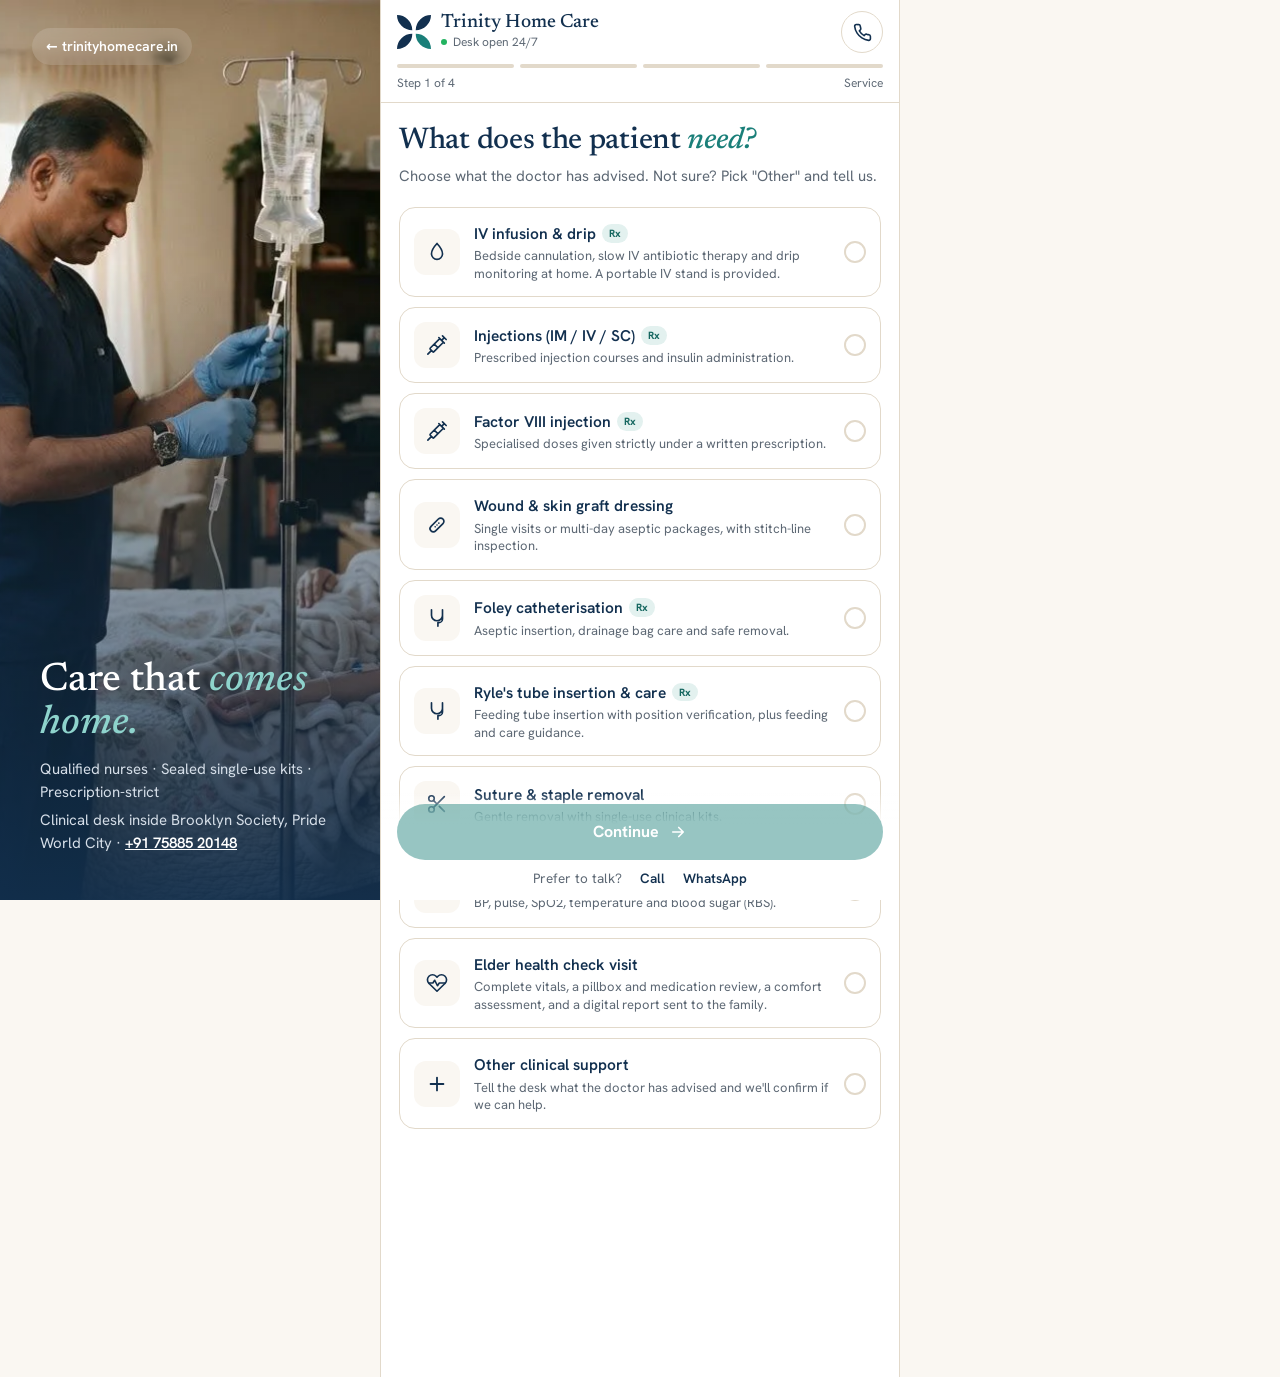
==== book/index.html @ 34816734 "Add files via upload" ====
<!doctype html>
<html lang="en">
<head>
<meta charset="utf-8">
<meta name="viewport" content="width=device-width,initial-scale=1,viewport-fit=cover">
<title>Book a nurse · Trinity Home Care</title>
<meta name="description" content="Book a Trinity Home Care nurse visit in under a minute: IV drips, injections, dressings, catheter care and elder health checks in Pride World City & Porwal Road.">
<meta name="theme-color" content="#12304F">
<meta name="apple-mobile-web-app-capable" content="yes">
<meta name="apple-mobile-web-app-status-bar-style" content="default">
<meta name="apple-mobile-web-app-title" content="Trinity Book">
<link rel="manifest" href="manifest.webmanifest">
<link rel="icon" href="../favicon.png">
<link rel="icon" href="../favicon.svg" type="image/svg+xml">
<link rel="apple-touch-icon" href="../img/apple-touch-icon.png">
<link rel="preload" href="../assets/fonts/newsreader-latin-400-normal.woff2" as="font" type="font/woff2" crossorigin>
<link rel="stylesheet" href="../assets/fonts.css">
<link rel="stylesheet" href="app.css">
</head>
<body>
<svg width="0" height="0" style="position:absolute" aria-hidden="true">
  <symbol id="i-phone" viewBox="0 0 24 24" fill="none" stroke="currentColor" stroke-width="2" stroke-linecap="round" stroke-linejoin="round"><path d="M22 16.9v3a2 2 0 0 1-2.2 2 19.8 19.8 0 0 1-8.6-3.1 19.5 19.5 0 0 1-6-6A19.8 19.8 0 0 1 2.1 4.2 2 2 0 0 1 4.1 2h3a2 2 0 0 1 2 1.7c.1 1 .4 1.9.7 2.8a2 2 0 0 1-.5 2.1L8 9.9a16 16 0 0 0 6 6l1.3-1.3a2 2 0 0 1 2.1-.4c.9.3 1.8.6 2.8.7a2 2 0 0 1 1.7 2z"/></symbol>
  <symbol id="i-wa" viewBox="0 0 24 24" fill="currentColor"><path d="M17.5 14.4c-.3-.1-1.8-.9-2-1-.3-.1-.5-.1-.7.1-.2.3-.8 1-.9 1.2-.2.2-.3.2-.6.1-.3-.1-1.3-.5-2.4-1.5-.9-.8-1.5-1.8-1.7-2.1-.2-.3 0-.5.1-.6l.4-.5c.2-.2.2-.3.3-.5.1-.2 0-.4 0-.5l-.9-2.2c-.2-.6-.5-.5-.7-.5h-.6c-.2 0-.5.1-.8.4-.3.3-1 1-1 2.5s1.1 2.9 1.2 3.1c.1.2 2.1 3.2 5.1 4.5.7.3 1.3.5 1.7.6.7.2 1.4.2 1.9.1.6-.1 1.8-.7 2-1.4.2-.7.2-1.3.2-1.4-.1-.2-.3-.3-.6-.4zM12 21.8c-1.8 0-3.5-.5-5-1.4l-.4-.2-3.7 1 1-3.6-.2-.4A9.8 9.8 0 0 1 12 2.2c5.4 0 9.8 4.4 9.8 9.8s-4.4 9.8-9.8 9.8zM12 0C5.4 0 0 5.4 0 12c0 2.1.6 4.2 1.6 6L0 24l6.2-1.6c1.8 1 3.8 1.5 5.8 1.5 6.6 0 12-5.4 12-12S18.6 0 12 0z"/></symbol>
  <symbol id="i-back" viewBox="0 0 24 24" fill="none" stroke="currentColor" stroke-width="2.2" stroke-linecap="round" stroke-linejoin="round"><path d="M15 18l-6-6 6-6"/></symbol>
  <symbol id="i-arrow" viewBox="0 0 24 24" fill="none" stroke="currentColor" stroke-width="2.2" stroke-linecap="round" stroke-linejoin="round"><path d="M5 12h14M13 6l6 6-6 6"/></symbol>
  <symbol id="i-check" viewBox="0 0 24 24" fill="none" stroke="currentColor" stroke-width="2.6" stroke-linecap="round" stroke-linejoin="round"><path d="M5 12.5l4.5 4.5L19 7.5"/></symbol>
  <symbol id="i-info" viewBox="0 0 24 24" fill="none" stroke="currentColor" stroke-width="2" stroke-linecap="round"><circle cx="12" cy="12" r="9"/><path d="M12 11v5M12 8h.01"/></symbol>
  <symbol id="i-drop" viewBox="0 0 24 24" fill="none" stroke="currentColor" stroke-width="1.8" stroke-linecap="round" stroke-linejoin="round"><path d="M12 2.7s6 6.4 6 11.3a6 6 0 0 1-12 0c0-4.9 6-11.3 6-11.3z"/></symbol>
  <symbol id="i-syringe" viewBox="0 0 24 24" fill="none" stroke="currentColor" stroke-width="1.8" stroke-linecap="round" stroke-linejoin="round"><path d="m18 2 4 4M17 7l3-3M19 9 8.7 19.3a1 1 0 0 1-1.4 0l-2.6-2.6a1 1 0 0 1 0-1.4L15 5M9 11l4 4M5 19l-3 3M14 4l6 6"/></symbol>
  <symbol id="i-band" viewBox="0 0 24 24" fill="none" stroke="currentColor" stroke-width="1.8" stroke-linecap="round" stroke-linejoin="round"><path d="M18.5 5.5a3.5 3.5 0 0 0-5 0l-8 8a3.5 3.5 0 0 0 5 5l8-8a3.5 3.5 0 0 0 0-5z"/><path d="M12 12h.01M14 10h.01M10 14h.01"/></symbol>
  <symbol id="i-heart" viewBox="0 0 24 24" fill="none" stroke="currentColor" stroke-width="1.8" stroke-linecap="round" stroke-linejoin="round"><path d="M20.8 4.6a5.5 5.5 0 0 0-7.8 0L12 5.7l-1-1.1a5.5 5.5 0 0 0-7.8 7.8l1 1L12 21l7.8-7.6 1-1a5.5 5.5 0 0 0 0-7.8z"/><path d="M3.5 12h4l2-3 3 6 2-3h6"/></symbol>
  <symbol id="i-tube" viewBox="0 0 24 24" fill="none" stroke="currentColor" stroke-width="1.8" stroke-linecap="round" stroke-linejoin="round"><path d="M6 3v6a6 6 0 0 0 12 0V3M18 9v4a4 4 0 0 1-4 4h-1v4"/></symbol>
  <symbol id="i-cut" viewBox="0 0 24 24" fill="none" stroke="currentColor" stroke-width="1.8" stroke-linecap="round" stroke-linejoin="round"><circle cx="6" cy="6" r="3"/><circle cx="6" cy="18" r="3"/><path d="M20 4 8.1 15.9M14.5 14.5 20 20M8.1 8.1 12 12"/></symbol>
  <symbol id="i-gauge" viewBox="0 0 24 24" fill="none" stroke="currentColor" stroke-width="1.8" stroke-linecap="round" stroke-linejoin="round"><path d="M12 14 15 9"/><circle cx="12" cy="14" r="1.5"/><path d="M3.3 17a9.5 9.5 0 1 1 17.4 0"/></symbol>
  <symbol id="i-plus" viewBox="0 0 24 24" fill="none" stroke="currentColor" stroke-width="2" stroke-linecap="round"><path d="M12 5v14M5 12h14"/></symbol>
</svg>

<div class="shell">
  <aside class="side">
    <a class="back" href="../">← trinityhomecare.in</a>
    <h2>Care that <em>comes home.</em></h2>
    <p>Qualified nurses · Sealed single-use kits · Prescription-strict</p>
    <p>Clinical desk inside Brooklyn Society, Pride World City · <a href="tel:+917588520148">+91 75885 20148</a></p>
  </aside>

  <div class="app">
    <div class="top">
      <div class="bar">
        <button class="icon-btn" id="backBtn" aria-label="Back" hidden><svg><use href="#i-back"/></svg></button>
        <div class="ttl"><img src="../img/symbol.svg" alt="" width="34" height="34"><div><b>Trinity Home Care</b><small>Desk open 24/7</small></div></div>
        <a class="icon-btn" href="tel:+917588520148" aria-label="Call the desk"><svg><use href="#i-phone"/></svg></a>
      </div>
      <div id="progWrap"><div class="prog" aria-hidden="true"><i></i><i></i><i></i><i></i></div>
      <div class="prog-l"><span id="progTxt">Step 1 of 4</span><span id="progName">Service</span></div></div>
    </div>

    <main>
      <form id="f" novalidate autocomplete="on">
        <input class="hp" type="text" name="website" tabindex="-1" autocomplete="off" aria-hidden="true">

        <!-- 1. Service -->
        <section class="step active" data-step="1" data-name="Service">
          <div class="welcome" id="welcome" hidden></div>
          <h1>What does the patient <em>need?</em></h1>
          <p class="sub">Choose what the doctor has advised. Not sure? Pick "Other" and tell us.</p>
          <div class="svcs" id="svcs" role="radiogroup" aria-label="Service"></div>
        </section>

        <!-- 2. When -->
        <section class="step" data-step="2" data-name="Date & time">
          <h1>When should the <em>nurse come?</em></h1>
          <p class="sub">The desk will confirm the exact time with you.</p>
          <span class="lbl">Date</span>
          <div class="dates" id="dates" role="radiogroup" aria-label="Date"></div>
          <span class="lbl">Time of day</span>
          <div class="slots" id="slots" role="radiogroup" aria-label="Time slot"></div>
          <span class="lbl">How often</span>
          <div class="seg" id="repeat" role="radiogroup" aria-label="Frequency">
            <button type="button" data-v="once" aria-checked="true">One visit</button>
            <button type="button" data-v="daily" aria-checked="false">Daily</button>
            <button type="button" data-v="weekly" aria-checked="false">Weekly</button>
          </div>
          <div class="days" id="daysBox" hidden><span id="daysLbl">Number of days</span>
            <div class="stepper"><button type="button" id="dMinus" aria-label="Fewer">−</button><output id="dOut">5</output><button type="button" id="dPlus" aria-label="More">+</button></div></div>
          <span class="lbl">Nurse preference</span>
          <div class="seg" id="pref" role="radiogroup" aria-label="Nurse preference">
            <button type="button" data-v="Any" aria-checked="true">No preference</button>
            <button type="button" data-v="Male" aria-checked="false">Male nurse</button>
            <button type="button" data-v="Female" aria-checked="false">Female nurse</button>
          </div>
        </section>

        <!-- 3. Details -->
        <section class="step" data-step="3" data-name="Patient & address">
          <h1>Where should we <em>come?</em></h1>
          <p class="sub">Your details stay with the Trinity desk and are only used for this visit.</p>
          <div class="f">
            <div class="in"><label for="area">Society / area</label><select id="area" name="area" required></select><span class="msg">Choose your society or area</span></div>
            <div class="in"><label for="flat">Building &amp; flat no.</label><input id="flat" name="flat" placeholder="e.g. E-1204" required autocomplete="address-line1"><span class="msg">Add the building and flat number</span></div>
            <div class="row2">
              <div class="in"><label for="patient">Patient's name</label><input id="patient" name="patient" placeholder="e.g. Sunita Sharma" required autocomplete="off"><span class="msg">Add the patient's name</span></div>
              <div class="in"><label for="age">Age</label><input id="age" name="age" inputmode="numeric" maxlength="3" placeholder="e.g. 68"></div>
            </div>
            <div class="in"><label for="name">Your name</label><input id="name" name="name" placeholder="e.g. Rahul Sharma" required autocomplete="name"><span class="msg">Add your name</span></div>
            <div class="in"><label for="phone">Your WhatsApp / mobile number</label><div class="pref"><span class="pfx">+91</span><input id="phone" name="phone" type="tel" inputmode="numeric" maxlength="10" placeholder="10-digit number" required autocomplete="tel-national"></div><span class="msg">Enter a valid 10-digit mobile number</span></div>
          </div>
          <div id="rxBox">
            <span class="lbl">Prescription</span>
            <div class="opt" id="rx" role="radiogroup" aria-label="Prescription">
              <button type="button" data-v="Have it" aria-checked="false"><i></i><span>I have the prescription<small>I'll send a photo on WhatsApp after booking</small></span></button>
              <button type="button" data-v="Getting it" aria-checked="false"><i></i><span>I'm getting it from the doctor<small>The nurse can't start without it</small></span></button>
            </div>
          </div>
          <span class="lbl">Medicines &amp; consumables</span>
          <div class="opt" id="cons" role="radiogroup" aria-label="Consumables">
            <button type="button" data-v="We have them" aria-checked="true"><i></i><span>We have them ready</span></button>
            <button type="button" data-v="Please bring" aria-checked="false"><i></i><span>Please bring consumables<small>Charged separately</small></span></button>
            <button type="button" data-v="Not sure" aria-checked="false"><i></i><span>Not sure, please advise</span></button>
          </div>
          <span class="lbl">Anything else? (optional)</span>
          <div class="in"><label for="notes">Doctor's advice, medical history, gate or parking notes</label><textarea id="notes" name="notes" rows="3" maxlength="600"></textarea></div>
        </section>

        <!-- 4. Review -->
        <section class="step" data-step="4" data-name="Confirm">
          <h1>Check and <em>confirm.</em></h1>
          <p class="sub">The desk calls or WhatsApps you to confirm the nurse, time and charges.</p>
          <div class="card" id="summary"></div>
          <div class="ready" id="ready"></div>
          <p class="emg">Not an emergency service. For chest pain, breathlessness or unconsciousness call <a href="tel:108">108</a>.</p>
        </section>

        <!-- Done -->
        <section class="step" data-step="5">
          <div class="done" id="done"></div>
        </section>
      </form>
    </main>

    <div class="foot" id="foot">
      <button class="cta" id="next" type="button" disabled>Continue <svg><use href="#i-arrow"/></svg></button>
      <div class="alt">Prefer to talk? <a href="tel:+917588520148">Call</a><a id="footWa" href="#" target="_blank" rel="noopener">WhatsApp</a></div>
    </div>
  </div>
  <div class="side-r"></div>
</div>

<script src="../assets/data.js"></script>
<script src="app.js"></script>
</body>
</html>
---- assets/fonts.css ----
@font-face{font-family:"Newsreader";font-style:normal;font-weight:400;font-display:swap;src:url(fonts/newsreader-latin-400-normal.woff2) format("woff2")}
@font-face{font-family:"Newsreader";font-style:normal;font-weight:500;font-display:swap;src:url(fonts/newsreader-latin-500-normal.woff2) format("woff2")}
@font-face{font-family:"Newsreader";font-style:italic;font-weight:400;font-display:swap;src:url(fonts/newsreader-latin-400-italic.woff2) format("woff2")}
@font-face{font-family:"Hanken Grotesk";font-style:normal;font-weight:400;font-display:swap;src:url(fonts/hanken-grotesk-latin-400-normal.woff2) format("woff2")}
@font-face{font-family:"Hanken Grotesk";font-style:normal;font-weight:500;font-display:swap;src:url(fonts/hanken-grotesk-latin-500-normal.woff2) format("woff2")}
@font-face{font-family:"Hanken Grotesk";font-style:normal;font-weight:600;font-display:swap;src:url(fonts/hanken-grotesk-latin-600-normal.woff2) format("woff2")}
@font-face{font-family:"Hanken Grotesk";font-style:normal;font-weight:700;font-display:swap;src:url(fonts/hanken-grotesk-latin-700-normal.woff2) format("woff2")}
@font-face{font-family:"Mukta";font-style:normal;font-weight:500;font-display:swap;src:url(fonts/mukta-devanagari-500-normal.woff2) format("woff2");unicode-range:U+0900-097F,U+1CD0-1CF9,U+200C-200D,U+20A8,U+20B9,U+25CC,U+A830-A839,U+A8E0-A8FF}
@font-face{font-family:"Newsreader";font-style:italic;font-weight:500;font-display:swap;src:url(fonts/newsreader-latin-500-italic.woff2) format("woff2")}
@font-face{font-family:"Newsreader";font-style:normal;font-weight:600;font-display:swap;src:url(fonts/newsreader-latin-600-normal.woff2) format("woff2")}
---- book/app.css ----
:root{
  --navy:#12304F;--navy-2:#1B4268;--teal:#1A7F79;--teal-d:#14665F;--mint:#8ED3CC;--gold:#14665F;--gold-2:#8ED3CC;--gold-soft:#E3F1EF;
  --cream:#FAF7F2;--sand:#EFE8DC;--line:#E2D9CA;--ink:#0F2440;--muted:#5d6874;--wa:#25D366;--ok:#1e8a52;--err:#b3261e;
  --serif:"Newsreader",Georgia,serif;--sans:"Hanken Grotesk",system-ui,-apple-system,"Segoe UI",Roboto,sans-serif;
  --ease:cubic-bezier(.2,.7,.2,1);
}
*{box-sizing:border-box;-webkit-tap-highlight-color:transparent}
html,body{margin:0;height:100%}
body{font-optical-sizing:none;background:var(--cream);color:var(--ink);font:400 16px/1.5 var(--sans);-webkit-font-smoothing:antialiased}
button,input,select,textarea{font:inherit;color:inherit}
button{cursor:pointer}
a{color:inherit}
svg{flex:none}
:focus-visible{outline:3px solid var(--teal);outline-offset:2px;border-radius:8px}

.shell{min-height:100%;display:grid;grid-template-columns:minmax(0,1fr)}
@media (min-width:960px){.shell{grid-template-columns:minmax(380px,1fr) minmax(0,520px) minmax(0,1fr)}}
.side{display:none}
@media (min-width:960px){
  .side{display:flex;flex-direction:column;justify-content:flex-end;position:sticky;top:0;height:100vh;padding:40px;color:#fff;background:linear-gradient(180deg,rgba(18,48,79,.0) 30%,rgba(18,48,79,.92)),url(../img/booking-app-side.webp) center/cover}
  .side h2{font:500 40px/1.08 var(--serif);margin:0 0 12px}
  .side h2 em{color:var(--gold-2)}
  .side p{color:#d5dee8;margin:0 0 6px;font-size:15px}
  .side a{color:#fff;font-weight:600}
  .side .back{position:absolute;top:28px;left:32px;text-decoration:none;font-size:14px;background:rgba(255,255,255,.14);backdrop-filter:blur(8px);padding:8px 14px;border-radius:999px}
}
.app{display:flex;flex-direction:column;min-height:100vh;min-width:0;background:var(--cream);position:relative}
@media (min-width:960px){.app{border-inline:1px solid var(--line);background:#fff}}

/* top */
.top{position:sticky;top:0;z-index:5;background:rgba(250,247,242,.92);backdrop-filter:blur(12px);-webkit-backdrop-filter:blur(12px);padding:calc(10px + env(safe-area-inset-top)) 16px 10px;border-bottom:1px solid var(--line)}
@media (min-width:960px){.top{background:rgba(255,255,255,.92)}}
.bar{display:flex;align-items:center;gap:10px;height:44px}
.icon-btn{width:42px;height:42px;border-radius:50%;border:1px solid var(--line);background:#fff;display:grid;place-items:center;color:var(--navy);text-decoration:none;transition:transform .15s}
.icon-btn:active{transform:scale(.94)}
.icon-btn svg{width:19px;height:19px}
.icon-btn[hidden]{display:none}
.ttl{flex:1;display:flex;align-items:center;gap:10px;min-width:0}
.ttl img{width:34px;height:34px}
.ttl b{font:500 19px/1.1 var(--serif);color:var(--navy);display:block}
.ttl small{font-size:12px;color:var(--muted);display:flex;align-items:center;gap:6px}
.ttl small:before{content:"";width:6px;height:6px;border-radius:50%;background:#22b360}
.prog{display:grid;grid-template-columns:repeat(4,1fr);gap:6px;margin-top:10px}
.prog i{height:4px;border-radius:4px;background:var(--line);overflow:hidden;position:relative}
.prog i:after{content:"";position:absolute;inset:0;background:var(--navy);transform:scaleX(0);transform-origin:left;transition:transform .45s var(--ease)}
.prog i.on:after{transform:scaleX(1)}
.prog-l{display:flex;justify-content:space-between;font-size:12px;color:var(--muted);margin-top:6px}

/* steps */
main{flex:1;position:relative;overflow:hidden;min-width:0}
.step{padding:22px 18px 140px;display:none;animation:in .38s var(--ease)}
.step.active{display:block}
.step.back{animation:inb .38s var(--ease)}
@keyframes in{from{opacity:0;transform:translateX(24px)}to{opacity:1;transform:none}}
@keyframes inb{from{opacity:0;transform:translateX(-24px)}to{opacity:1;transform:none}}
h1{font:500 30px/1.12 var(--serif);color:var(--navy);margin:0 0 6px;letter-spacing:-.01em}
h1 em{color:var(--teal)}
.sub{color:var(--muted);margin:0 0 20px;font-size:15px}
.lbl{font:600 12px/1 var(--sans);letter-spacing:.12em;text-transform:uppercase;color:var(--gold);margin:26px 0 12px;display:block}
.welcome{display:flex;gap:10px;align-items:center;background:#fff;border:1px solid var(--line);border-radius:14px;padding:12px 14px;margin-bottom:16px;font-size:14px;color:var(--muted)}
.welcome b{color:var(--navy)}
.welcome[hidden]{display:none}

/* service list */
.svcs{display:grid;gap:10px}
.svc{display:grid;grid-template-columns:46px 1fr 22px;gap:14px;align-items:center;text-align:left;width:100%;background:#fff;border:1.5px solid var(--line);border-radius:16px;padding:14px;transition:border-color .18s,box-shadow .18s,transform .15s}
.svc:active{transform:scale(.985)}
.svc .ic{width:46px;height:46px;border-radius:12px;background:var(--cream);display:grid;place-items:center;color:var(--navy)}
.svc .ic svg{width:22px;height:22px}
.svc b{display:block;font-weight:600;color:var(--navy);font-size:15.5px}
.svc small{display:block;color:var(--muted);font-size:13px;line-height:1.35;margin-top:2px}
.svc .rd{width:22px;height:22px;border-radius:50%;border:2px solid var(--line);display:grid;place-items:center;transition:all .18s}
.svc[aria-checked=true]{border-color:var(--navy);box-shadow:0 0 0 3px rgba(18,48,79,.08)}
.svc[aria-checked=true] .rd{border-color:var(--navy);background:var(--navy)}
.svc[aria-checked=true] .rd:after{content:"";width:8px;height:8px;border-radius:50%;background:#fff}
.rx{display:inline-block;font:700 10.5px/1 var(--sans);color:var(--teal-d);background:var(--gold-soft);border-radius:999px;padding:4px 7px;margin-left:6px;vertical-align:2px}

/* dates & slots */
.dates{display:flex;gap:8px;overflow-x:auto;scroll-snap-type:x mandatory;margin:0 -18px;padding:2px 18px 6px;scrollbar-width:none}
.dates::-webkit-scrollbar{display:none}
.date{flex:none;scroll-snap-align:start;width:68px;border:1.5px solid var(--line);background:#fff;border-radius:14px;padding:10px 0;text-align:center;transition:all .18s}
.date small{display:block;font-size:11.5px;color:var(--muted);text-transform:uppercase;letter-spacing:.06em}
.date b{display:block;font:500 24px/1.1 var(--serif);color:var(--navy);margin:2px 0}
.date span{font-size:11.5px;color:var(--muted)}
.date[aria-checked=true]{background:var(--navy);border-color:var(--navy)}
.date[aria-checked=true] *{color:#fff}
.date.pick{display:grid;place-items:center;font-size:12.5px;color:var(--navy);font-weight:600;position:relative}
.date.pick input{position:absolute;inset:0;opacity:0;width:100%;height:100%;cursor:pointer}
.slots{display:grid;grid-template-columns:1fr 1fr;gap:10px}
.slot{border:1.5px solid var(--line);background:#fff;border-radius:14px;padding:12px 14px;text-align:left;transition:all .18s}
.slot b{display:block;color:var(--navy);font-weight:600}
.slot small{color:var(--muted);font-size:13px}
.slot[aria-checked=true]{border-color:var(--navy);background:var(--navy)}
.slot[aria-checked=true] *{color:#fff}
.slot:disabled{opacity:.4;cursor:not-allowed}
.seg{display:grid;grid-template-columns:repeat(3,1fr);background:#fff;border:1.5px solid var(--line);border-radius:14px;padding:4px;gap:4px}
.seg button{border:0;background:none;border-radius:10px;padding:10px 4px;font-size:14px;font-weight:600;color:var(--muted);transition:all .18s}
.seg button[aria-checked=true]{background:var(--navy);color:#fff}
.days{display:flex;align-items:center;gap:12px;margin-top:12px;background:#fff;border:1px solid var(--line);border-radius:14px;padding:10px 14px}
.days[hidden]{display:none}
.days span{flex:1;font-size:14.5px;color:var(--muted)}
.stepper{display:flex;align-items:center;gap:6px}
.stepper button{width:36px;height:36px;border-radius:50%;border:1px solid var(--line);background:var(--cream);font-size:20px;line-height:1;color:var(--navy)}
.stepper output{min-width:34px;text-align:center;font:500 22px/1 var(--serif);color:var(--navy)}

/* form */
.f{display:grid;gap:12px}
.in{position:relative;background:#fff;border:1.5px solid var(--line);border-radius:14px;padding:9px 14px 9px;transition:border-color .18s}
.in:focus-within{border-color:var(--navy)}
.in label{display:block;font-size:12px;color:var(--muted)}
.in input,.in select,.in textarea{border:0;outline:0;background:transparent;width:100%;font-size:16px;font-weight:500;color:var(--navy);padding:2px 0;resize:none}
.in select{appearance:none;-webkit-appearance:none}
.in.err{border-color:var(--err)}
.in .msg{display:none;color:var(--err);font-size:12.5px}
.in.err .msg{display:block}
.row2{display:grid;grid-template-columns:1.4fr 1fr;gap:12px}
.pref{display:flex;gap:8px;align-items:stretch}
.pref .pfx{display:grid;place-items:center;font-weight:600;color:var(--navy);padding-right:10px;border-right:1px solid var(--line);margin-right:10px}
.opt{display:grid;gap:8px}
.opt button{display:flex;gap:12px;align-items:center;text-align:left;background:#fff;border:1.5px solid var(--line);border-radius:14px;padding:12px 14px;font-size:15px;color:var(--ink);transition:all .18s}
.opt button i{width:20px;height:20px;border-radius:50%;border:2px solid var(--line);flex:none;display:grid;place-items:center}
.opt button[aria-checked=true]{border-color:var(--navy)}
.opt button[aria-checked=true] i{border-color:var(--navy);background:var(--navy)}
.opt button[aria-checked=true] i:after{content:"";width:7px;height:7px;border-radius:50%;background:#fff}
.opt small{display:block;color:var(--muted);font-size:13px}
.hint{display:flex;gap:10px;background:var(--gold-soft);color:var(--teal-d);border-radius:14px;padding:12px 14px;font-size:14px;margin-top:14px}
.hint svg{width:18px;height:18px;margin-top:2px}

/* review */
.card{background:#fff;border:1px solid var(--line);border-radius:18px;overflow:hidden}
.card .r{display:grid;grid-template-columns:1fr auto;gap:10px;padding:14px 16px;border-top:1px solid var(--line);align-items:start}
.card .r:first-child{border-top:0}
.card small{display:block;color:var(--muted);font-size:12px;text-transform:uppercase;letter-spacing:.08em}
.card b{color:var(--navy);font-weight:600}
.card .r span{display:block;color:var(--muted);font-size:14px}
.card .r span.rx{display:inline-block;color:#7a5a0b;font-size:10.5px}
.edit{background:none;border:0;color:var(--gold);font-weight:600;font-size:14px;padding:4px}
.ready{margin-top:14px;background:var(--cream);border:1px dashed #d8cbb0;border-radius:16px;padding:14px 16px}
@media (min-width:960px){.ready{background:#fdfbf7}}
.ready h3{margin:0 0 8px;font:600 12px/1 var(--sans);letter-spacing:.12em;text-transform:uppercase;color:var(--gold)}
.ready ul{margin:0;padding:0;list-style:none;display:grid;gap:6px}
.ready li{padding-left:24px;position:relative;font-size:14.5px}
.ready li:before{content:"";position:absolute;left:0;top:4px;width:14px;height:14px;border-radius:4px;border:1.5px solid var(--gold-2)}
.emg{font-size:13px;color:var(--muted);margin-top:14px}
.emg a{color:var(--err);font-weight:700}

/* footer action */
.foot{position:fixed;left:0;right:0;bottom:0;z-index:6;padding:12px 16px calc(12px + env(safe-area-inset-bottom));background:linear-gradient(180deg,rgba(250,247,242,0),var(--cream) 30%)}
@media (min-width:960px){.foot{position:sticky;background:linear-gradient(180deg,rgba(255,255,255,0),#fff 30%)}}
.foot[hidden]{display:none}
.cta{width:100%;height:56px;border-radius:999px;border:0;background:var(--teal);color:#fff;font-weight:700;font-size:16px;display:flex;align-items:center;justify-content:center;gap:10px;box-shadow:0 10px 30px rgba(26,127,121,.3);transition:transform .15s,background .2s,opacity .2s}
.cta:active{transform:scale(.98)}
.cta:disabled{opacity:.45;box-shadow:none}
.cta svg{width:18px;height:18px}
.cta.busy{pointer-events:none}
.cta.busy:after{content:"";width:18px;height:18px;border-radius:50%;border:2.5px solid rgba(255,255,255,.35);border-top-color:#fff;animation:spin .8s linear infinite}
@keyframes spin{to{transform:rotate(360deg)}}
.foot .alt{display:flex;justify-content:center;gap:18px;margin-top:8px;font-size:13.5px;color:var(--muted)}
.foot .alt a{color:var(--navy);font-weight:600;text-decoration:none}

/* success */
.done{text-align:center;padding-top:30px}
.tick{width:92px;height:92px;margin:0 auto 18px;border-radius:50%;background:#e2f4ea;display:grid;place-items:center}
.tick svg{width:46px;height:46px;color:var(--ok)}
.tick path{stroke-dasharray:30;stroke-dashoffset:30;animation:draw .6s .2s var(--ease) forwards}
@keyframes draw{to{stroke-dashoffset:0}}
.done.warn .tick{background:var(--gold-soft)}
.done.warn .tick svg{color:var(--gold)}
.ref{display:inline-block;font:600 15px/1 var(--sans);letter-spacing:.06em;background:#fff;border:1px dashed var(--line);border-radius:999px;padding:10px 16px;color:var(--navy);margin:6px 0 20px}
.btns{display:grid;gap:10px;margin-top:8px}
.b{height:54px;border-radius:999px;display:flex;align-items:center;justify-content:center;gap:10px;font-weight:700;text-decoration:none;border:1.5px solid var(--navy);color:var(--navy);background:#fff}
.b svg{width:20px;height:20px}
.b.wa{background:var(--wa);border-color:var(--wa);color:#fff}
.b.ghost{border-color:transparent;background:none;font-weight:600;height:44px}
.next{margin-top:22px;text-align:left}
.install{display:flex;gap:12px;align-items:center;background:var(--navy);color:#cfd9e4;border-radius:16px;padding:14px;margin-top:18px;text-align:left;font-size:14px}
.install b{color:#fff;display:block}
.install button{margin-left:auto;background:var(--gold-2);color:var(--navy);border:0;border-radius:999px;padding:10px 14px;font-weight:700;white-space:nowrap}
.install[hidden]{display:none}
.hp{position:absolute;left:-9999px;width:1px;height:1px;opacity:0}
@media (prefers-reduced-motion:reduce){*{animation:none!important;transition:none!important}}
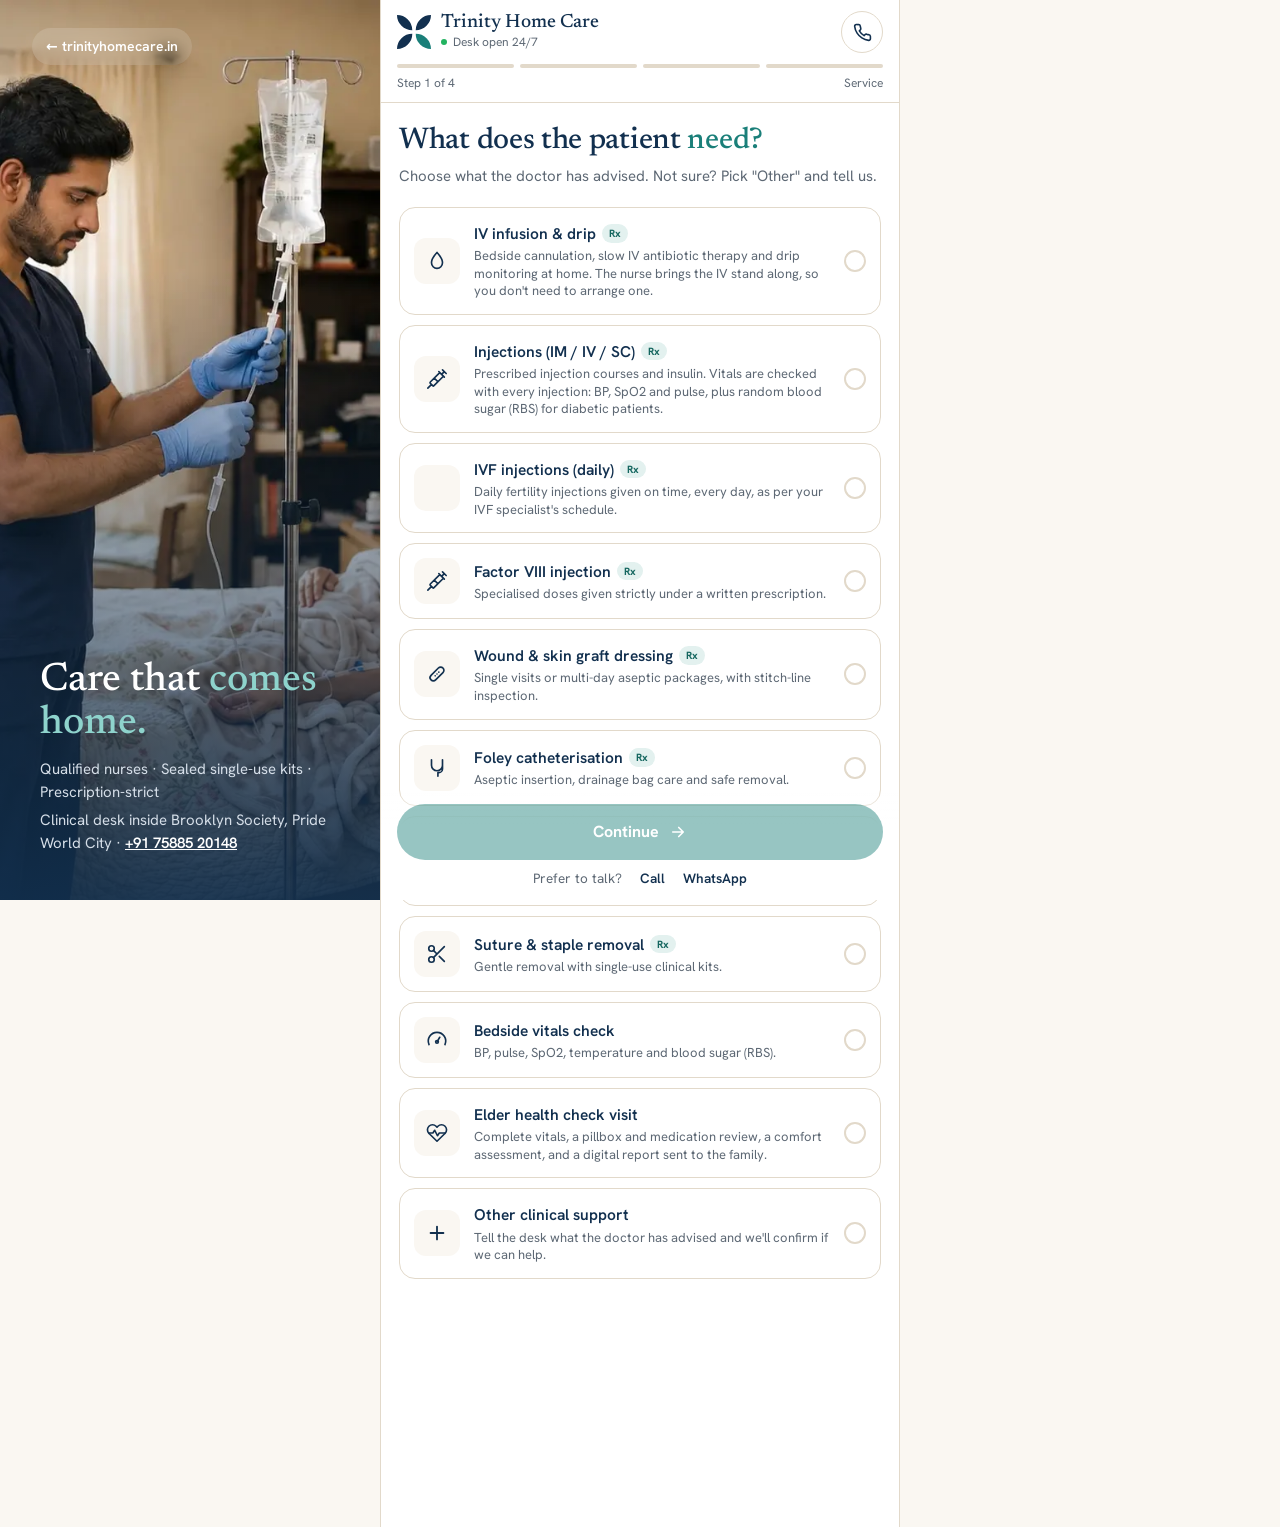
==== commit 163f3883: "Add files via upload" ====
--- a/book/index.html
+++ b/book/index.html
@@ -6,6 +6,7 @@
 <title>Book a nurse · Trinity Home Care</title>
 <meta name="description" content="Book a Trinity Home Care nurse visit in under a minute: IV drips, injections, dressings, catheter care and elder health checks in Pride World City & Porwal Road.">
 <meta name="theme-color" content="#12304F">
+<script>if(!/(^|\.)trinityhomecare\.in$/.test(location.hostname)){var r=document.createElement("meta");r.name="robots";r.content="noindex, nofollow";document.head.appendChild(r);}</script>
 <meta name="apple-mobile-web-app-capable" content="yes">
 <meta name="apple-mobile-web-app-status-bar-style" content="default">
 <meta name="apple-mobile-web-app-title" content="Trinity Book">
--- a/book/app.css
+++ b/book/app.css
@@ -19,7 +19,7 @@
 @media (min-width:960px){
   .side{display:flex;flex-direction:column;justify-content:flex-end;position:sticky;top:0;height:100vh;padding:40px;color:#fff;background:linear-gradient(180deg,rgba(18,48,79,.0) 30%,rgba(18,48,79,.92)),url(../img/booking-app-side.webp) center/cover}
   .side h2{font:500 40px/1.08 var(--serif);margin:0 0 12px}
-  .side h2 em{color:var(--gold-2)}
+  .side h2 em{color:var(--gold-2);font-style:normal}
   .side p{color:#d5dee8;margin:0 0 6px;font-size:15px}
   .side a{color:#fff;font-weight:600}
   .side .back{position:absolute;top:28px;left:32px;text-decoration:none;font-size:14px;background:rgba(255,255,255,.14);backdrop-filter:blur(8px);padding:8px 14px;border-radius:999px}
@@ -54,7 +54,7 @@
 @keyframes in{from{opacity:0;transform:translateX(24px)}to{opacity:1;transform:none}}
 @keyframes inb{from{opacity:0;transform:translateX(-24px)}to{opacity:1;transform:none}}
 h1{font:500 30px/1.12 var(--serif);color:var(--navy);margin:0 0 6px;letter-spacing:-.01em}
-h1 em{color:var(--teal)}
+h1 em{color:var(--teal);font-style:normal}
 .sub{color:var(--muted);margin:0 0 20px;font-size:15px}
 .lbl{font:600 12px/1 var(--sans);letter-spacing:.12em;text-transform:uppercase;color:var(--gold);margin:26px 0 12px;display:block}
 .welcome{display:flex;gap:10px;align-items:center;background:#fff;border:1px solid var(--line);border-radius:14px;padding:12px 14px;margin-bottom:16px;font-size:14px;color:var(--muted)}
@@ -76,7 +76,8 @@
 .rx{display:inline-block;font:700 10.5px/1 var(--sans);color:var(--teal-d);background:var(--gold-soft);border-radius:999px;padding:4px 7px;margin-left:6px;vertical-align:2px}
 
 /* dates & slots */
-.dates{display:flex;gap:8px;overflow-x:auto;scroll-snap-type:x mandatory;margin:0 -18px;padding:2px 18px 6px;scrollbar-width:none}
+.dates{display:flex;gap:8px;overflow-x:auto;scroll-snap-type:x mandatory;scroll-padding-inline:18px;margin:0 -18px;padding:2px 18px 6px;scrollbar-width:none}
+.dates::after{content:"";flex:0 0 10px}
 .dates::-webkit-scrollbar{display:none}
 .date{flex:none;scroll-snap-align:start;width:68px;border:1.5px solid var(--line);background:#fff;border-radius:14px;padding:10px 0;text-align:center;transition:all .18s}
 .date small{display:block;font-size:11.5px;color:var(--muted);text-transform:uppercase;letter-spacing:.06em}
@@ -86,6 +87,16 @@
 .date[aria-checked=true] *{color:#fff}
 .date.pick{display:grid;place-items:center;font-size:12.5px;color:var(--navy);font-weight:600;position:relative}
 .date.pick input{position:absolute;inset:0;opacity:0;width:100%;height:100%;cursor:pointer}
+/* wider screens: dates sit in a grid, no sideways scrolling */
+@media (min-width:600px){
+  .dates{display:grid;grid-template-columns:repeat(auto-fill,minmax(84px,1fr));gap:10px;overflow:visible;margin:0;padding:2px 0 4px;scroll-snap-type:none}
+  .dates::after{display:none}
+  .date{width:auto;padding:12px 0}
+}
+@media (min-width:960px){
+  .dates{grid-template-columns:repeat(5,1fr)}
+  .date:nth-child(n+10):not(.pick){display:none}
+}
 .slots{display:grid;grid-template-columns:1fr 1fr;gap:10px}
 .slot{border:1.5px solid var(--line);background:#fff;border-radius:14px;padding:12px 14px;text-align:left;transition:all .18s}
 .slot b{display:block;color:var(--navy);font-weight:600}
@@ -179,3 +190,5 @@
 .install[hidden]{display:none}
 .hp{position:absolute;left:-9999px;width:1px;height:1px;opacity:0}
 @media (prefers-reduced-motion:reduce){*{animation:none!important;transition:none!important}}
+
+em{font-style:normal}
